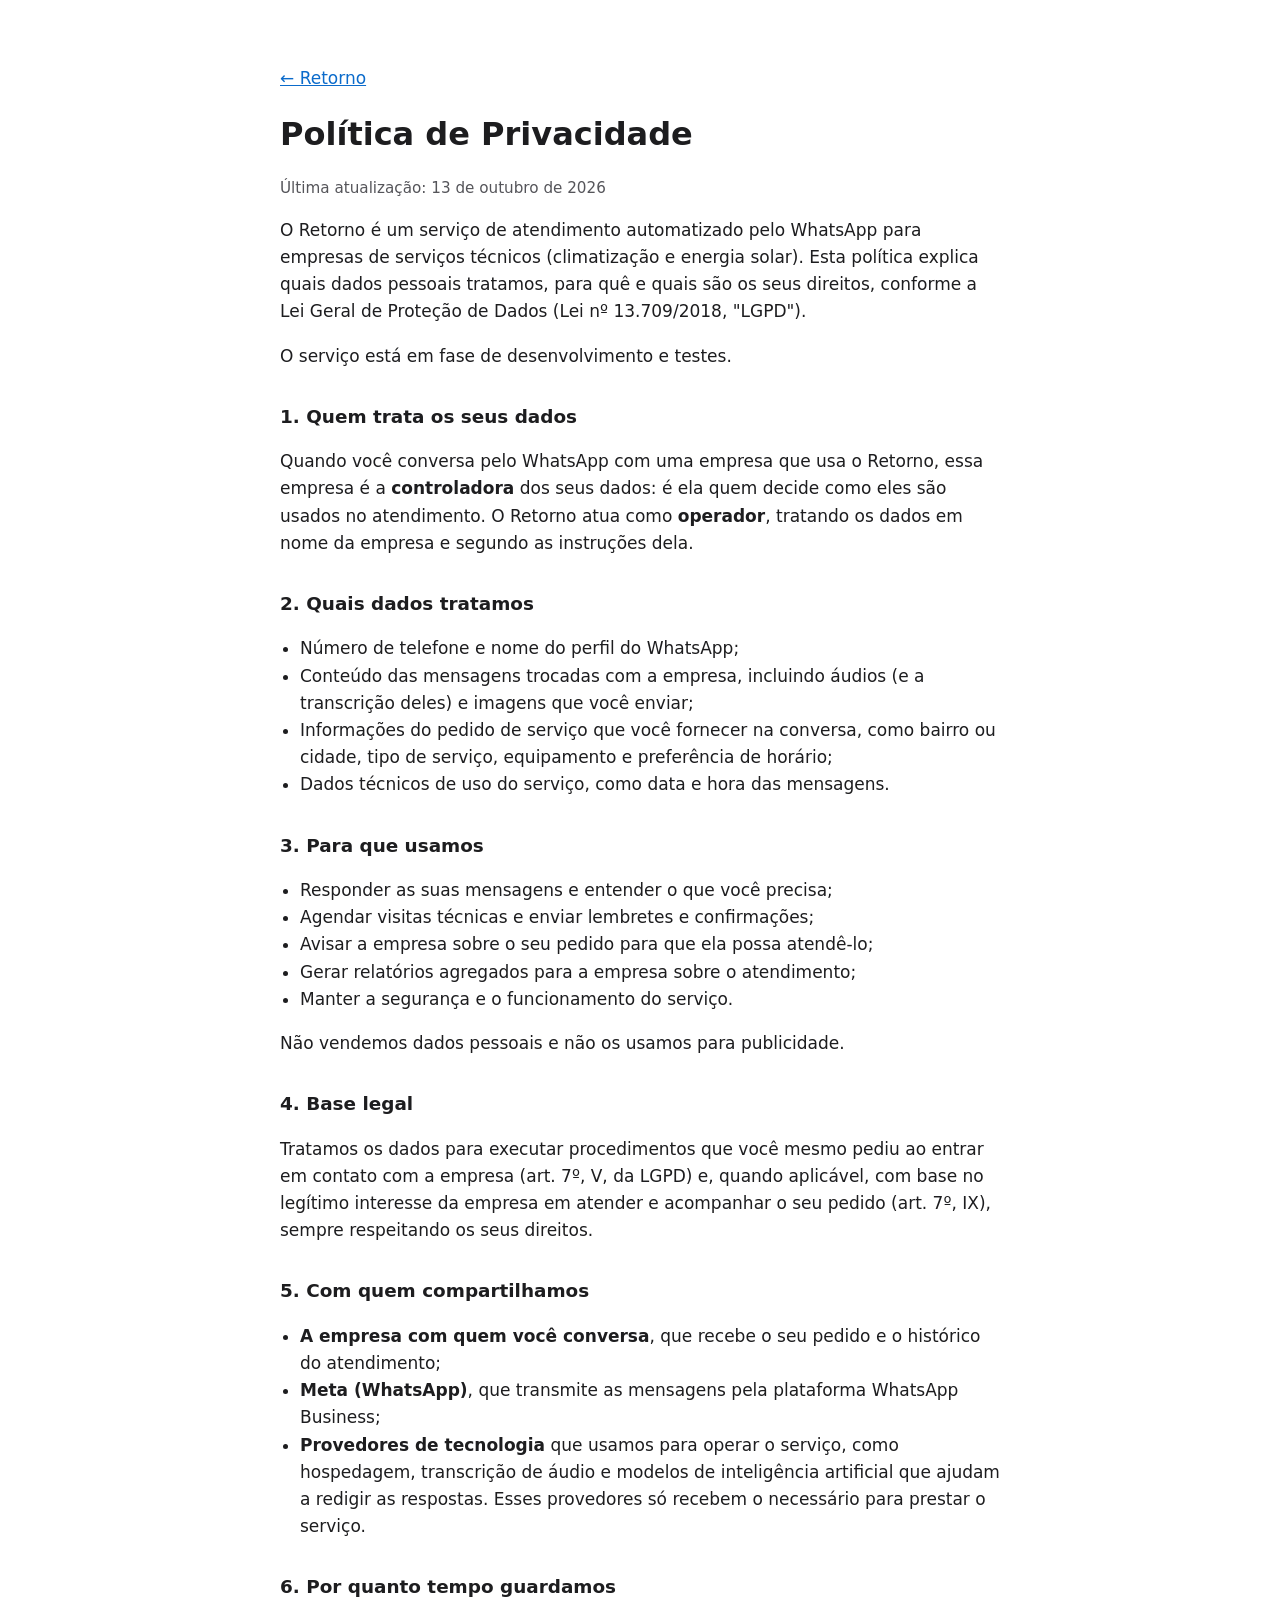
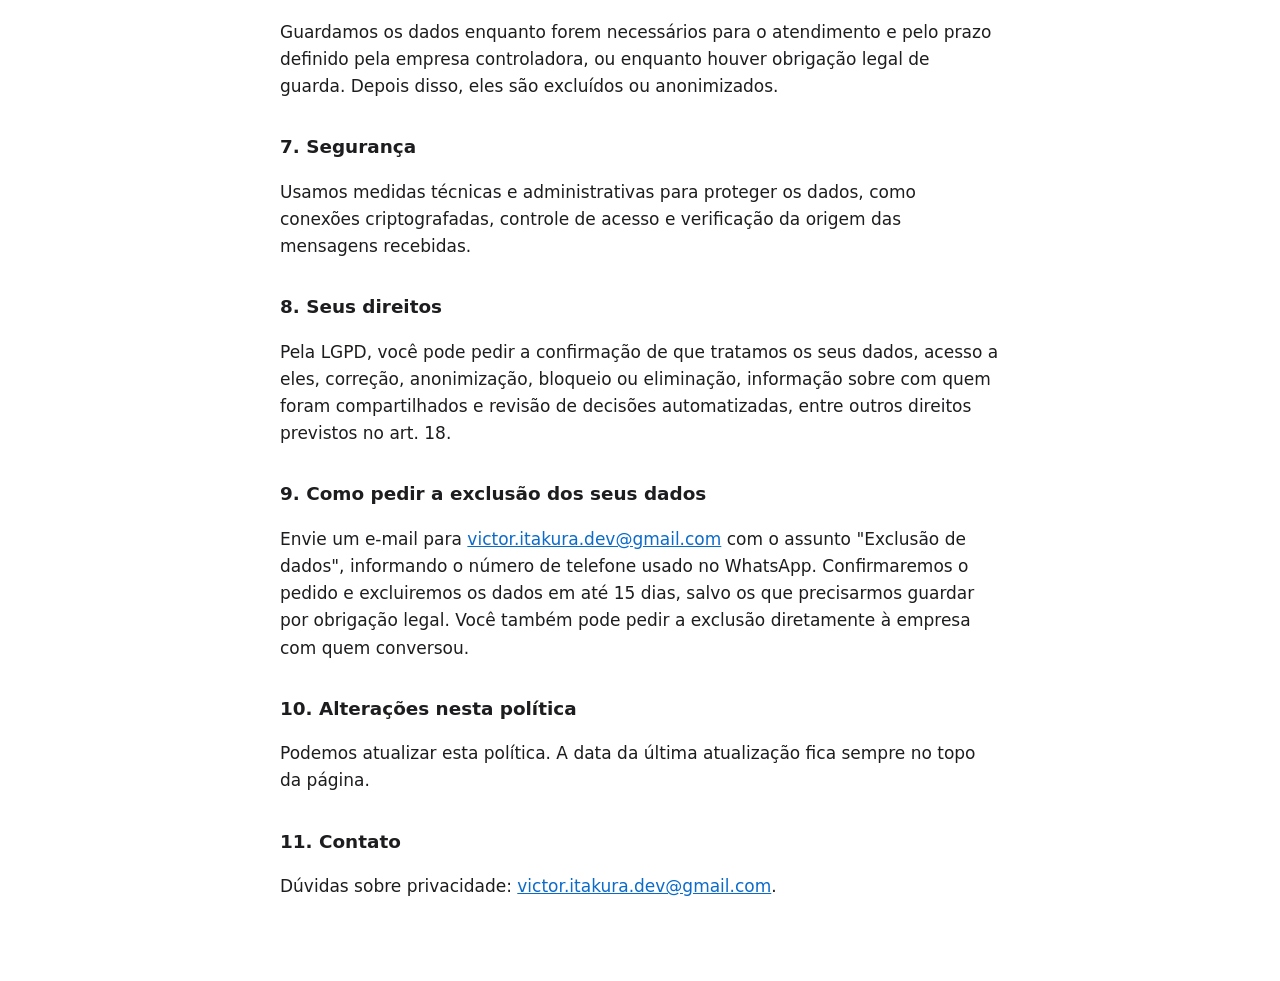
==== privacidade.html @ 7276a3c7 "site: página inicial e política de privacidade Co-Authored-By: Claude Opus 5.5 <noreply@anthropic.co" ====
<!doctype html>
<html lang="pt-BR">
<head>
  <meta charset="utf-8">
  <meta name="viewport" content="width=device-width, initial-scale=1">
  <title>Política de Privacidade — Retorno</title>
  <link rel="stylesheet" href="estilo.css">
</head>
<body>
  <main>
    <p><a href="index.html">← Retorno</a></p>
    <h1>Política de Privacidade</h1>
    <p class="suave">Última atualização: 13 de outubro de 2026</p>

    <p>O Retorno é um serviço de atendimento automatizado pelo WhatsApp para empresas de serviços técnicos (climatização e energia solar). Esta política explica quais dados pessoais tratamos, para quê e quais são os seus direitos, conforme a Lei Geral de Proteção de Dados (Lei nº 13.709/2018, "LGPD").</p>
    <p>O serviço está em fase de desenvolvimento e testes.</p>

    <h2>1. Quem trata os seus dados</h2>
    <p>Quando você conversa pelo WhatsApp com uma empresa que usa o Retorno, essa empresa é a <strong>controladora</strong> dos seus dados: é ela quem decide como eles são usados no atendimento. O Retorno atua como <strong>operador</strong>, tratando os dados em nome da empresa e segundo as instruções dela.</p>

    <h2>2. Quais dados tratamos</h2>
    <ul>
      <li>Número de telefone e nome do perfil do WhatsApp;</li>
      <li>Conteúdo das mensagens trocadas com a empresa, incluindo áudios (e a transcrição deles) e imagens que você enviar;</li>
      <li>Informações do pedido de serviço que você fornecer na conversa, como bairro ou cidade, tipo de serviço, equipamento e preferência de horário;</li>
      <li>Dados técnicos de uso do serviço, como data e hora das mensagens.</li>
    </ul>

    <h2>3. Para que usamos</h2>
    <ul>
      <li>Responder as suas mensagens e entender o que você precisa;</li>
      <li>Agendar visitas técnicas e enviar lembretes e confirmações;</li>
      <li>Avisar a empresa sobre o seu pedido para que ela possa atendê-lo;</li>
      <li>Gerar relatórios agregados para a empresa sobre o atendimento;</li>
      <li>Manter a segurança e o funcionamento do serviço.</li>
    </ul>
    <p>Não vendemos dados pessoais e não os usamos para publicidade.</p>

    <h2>4. Base legal</h2>
    <p>Tratamos os dados para executar procedimentos que você mesmo pediu ao entrar em contato com a empresa (art. 7º, V, da LGPD) e, quando aplicável, com base no legítimo interesse da empresa em atender e acompanhar o seu pedido (art. 7º, IX), sempre respeitando os seus direitos.</p>

    <h2>5. Com quem compartilhamos</h2>
    <ul>
      <li><strong>A empresa com quem você conversa</strong>, que recebe o seu pedido e o histórico do atendimento;</li>
      <li><strong>Meta (WhatsApp)</strong>, que transmite as mensagens pela plataforma WhatsApp Business;</li>
      <li><strong>Provedores de tecnologia</strong> que usamos para operar o serviço, como hospedagem, transcrição de áudio e modelos de inteligência artificial que ajudam a redigir as respostas. Esses provedores só recebem o necessário para prestar o serviço.</li>
    </ul>

    <h2>6. Por quanto tempo guardamos</h2>
    <p>Guardamos os dados enquanto forem necessários para o atendimento e pelo prazo definido pela empresa controladora, ou enquanto houver obrigação legal de guarda. Depois disso, eles são excluídos ou anonimizados.</p>

    <h2>7. Segurança</h2>
    <p>Usamos medidas técnicas e administrativas para proteger os dados, como conexões criptografadas, controle de acesso e verificação da origem das mensagens recebidas.</p>

    <h2>8. Seus direitos</h2>
    <p>Pela LGPD, você pode pedir a confirmação de que tratamos os seus dados, acesso a eles, correção, anonimização, bloqueio ou eliminação, informação sobre com quem foram compartilhados e revisão de decisões automatizadas, entre outros direitos previstos no art. 18.</p>

    <h2>9. Como pedir a exclusão dos seus dados</h2>
    <p>Envie um e-mail para <a href="mailto:victor.itakura.dev@gmail.com">victor.itakura.dev@gmail.com</a> com o assunto "Exclusão de dados", informando o número de telefone usado no WhatsApp. Confirmaremos o pedido e excluiremos os dados em até 15 dias, salvo os que precisarmos guardar por obrigação legal. Você também pode pedir a exclusão diretamente à empresa com quem conversou.</p>

    <h2>10. Alterações nesta política</h2>
    <p>Podemos atualizar esta política. A data da última atualização fica sempre no topo da página.</p>

    <h2>11. Contato</h2>
    <p>Dúvidas sobre privacidade: <a href="mailto:victor.itakura.dev@gmail.com">victor.itakura.dev@gmail.com</a>.</p>
  </main>
</body>
</html>
---- estilo.css ----
:root {
  --texto: #1d1d1f;
  --suave: #55555a;
  --fundo: #ffffff;
  --link: #0b6bcb;
}
@media (prefers-color-scheme: dark) {
  :root {
    --texto: #ececef;
    --suave: #a3a3ab;
    --fundo: #141416;
    --link: #6fb1ff;
  }
}
body {
  margin: 0;
  background: var(--fundo);
  color: var(--texto);
  font: 17px/1.6 system-ui, -apple-system, "Segoe UI", Roboto, sans-serif;
}
main {
  max-width: 720px;
  margin: 0 auto;
  padding: 48px 16px 64px;
}
h1 { font-size: 2rem; margin: 0 0 8px; }
h2 { font-size: 1.15rem; margin: 32px 0 8px; }
.destaque { font-size: 1.15rem; }
.suave { color: var(--suave); font-size: 0.95rem; }
a { color: var(--link); }
ul { padding-left: 20px; }
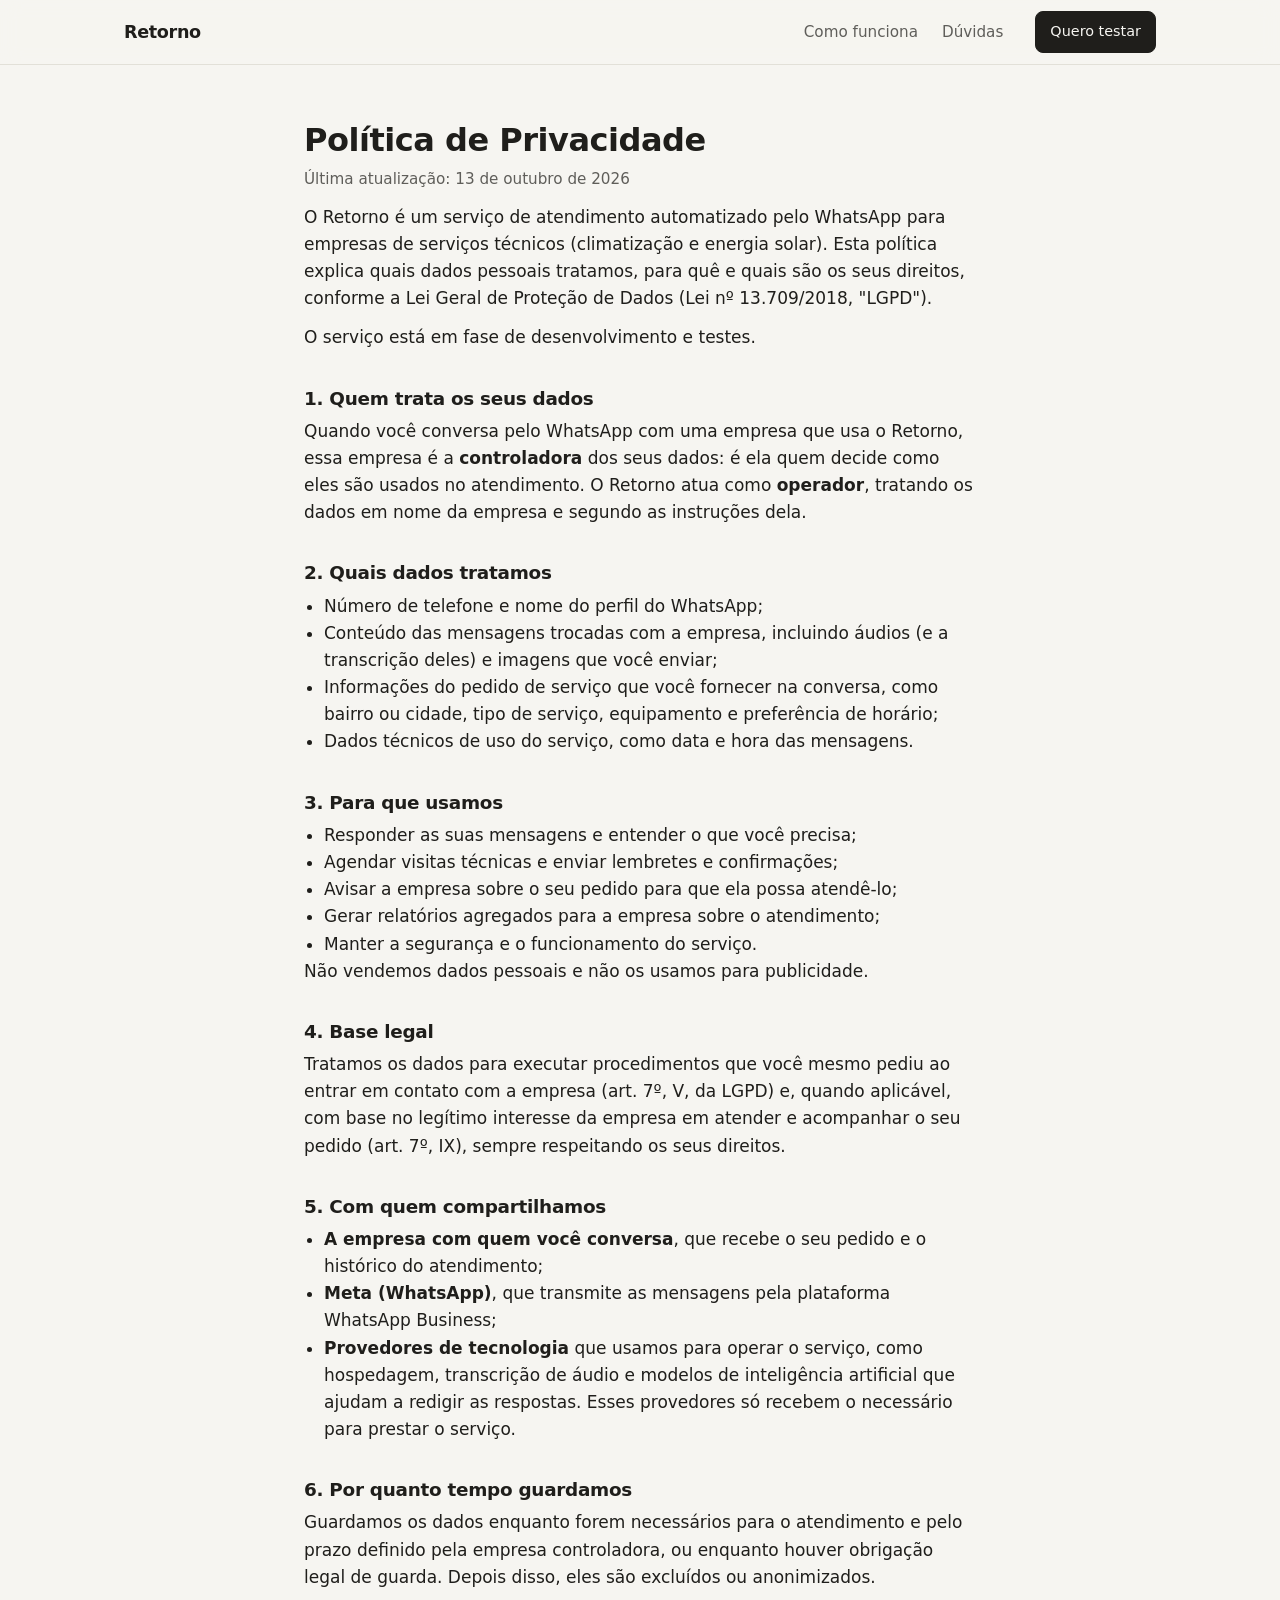
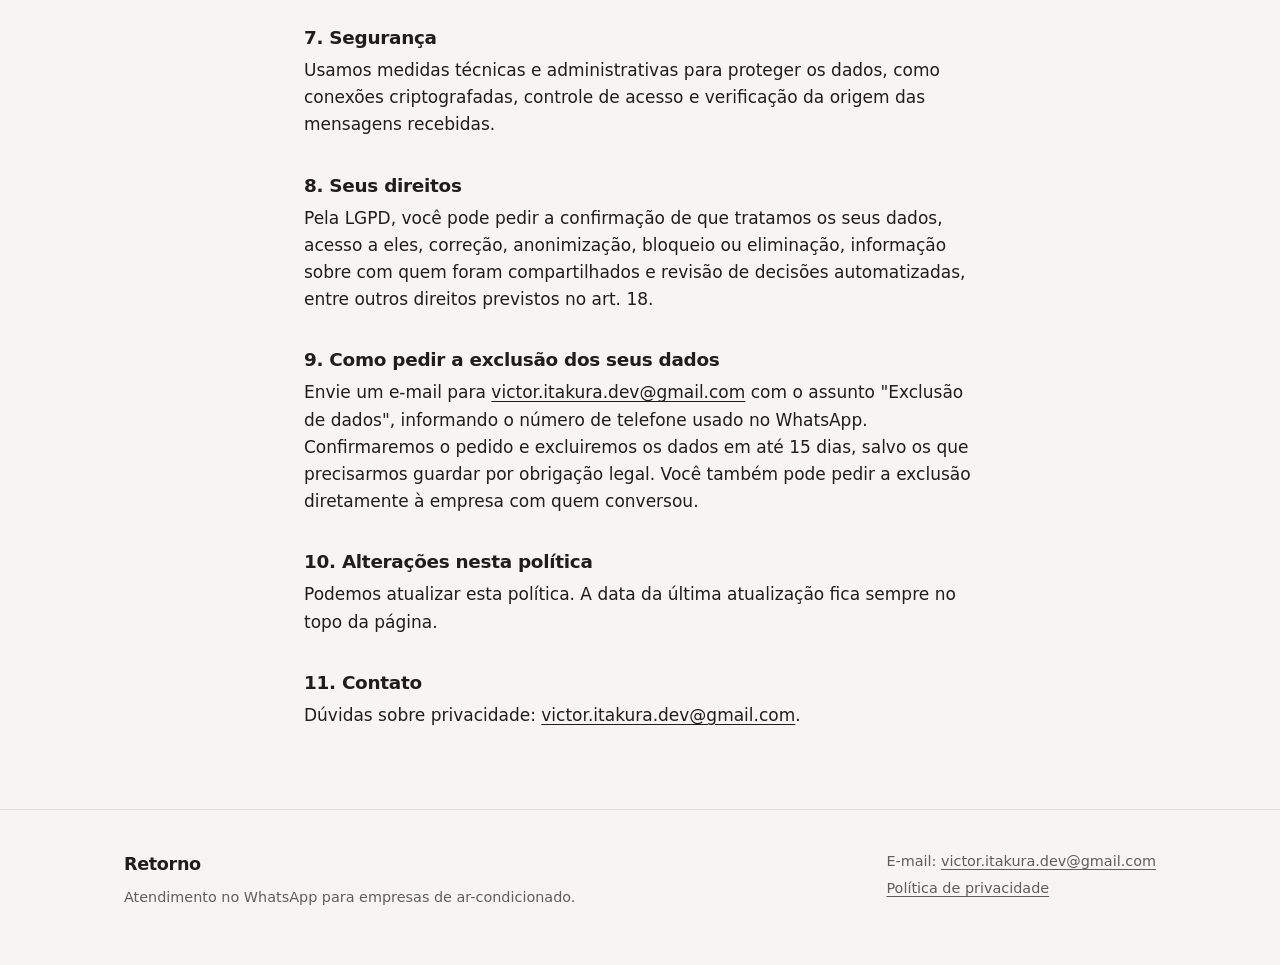
==== commit 519649bc: "site: página inicial como landing page para empresas de ar-condicionado Capa com exemplo de conversa" ====
--- a/privacidade.html
+++ b/privacidade.html
@@ -4,11 +4,22 @@
   <meta charset="utf-8">
   <meta name="viewport" content="width=device-width, initial-scale=1">
   <title>Política de Privacidade — Retorno</title>
+  <link rel="icon" href="data:image/svg+xml,%3Csvg xmlns='http://www.w3.org/2000/svg' viewBox='0 0 32 32'%3E%3Crect width='32' height='32' rx='7' fill='%231f1e1b'/%3E%3Ctext x='16' y='22.5' font-family='system-ui,sans-serif' font-size='18' font-weight='600' fill='%23f6f5f1' text-anchor='middle'%3ER%3C/text%3E%3C/svg%3E">
   <link rel="stylesheet" href="estilo.css">
 </head>
 <body>
-  <main>
-    <p><a href="index.html">← Retorno</a></p>
+  <header class="topo">
+    <div class="caixa topo__linha">
+      <a class="marca" href="./">Retorno</a>
+      <nav class="topo__nav" aria-label="Seções">
+        <a href="./#como-funciona">Como funciona</a>
+        <a href="./#duvidas">Dúvidas</a>
+      </nav>
+      <a class="botao botao--pequeno" href="./#contato">Quero testar</a>
+    </div>
+  </header>
+
+  <main class="texto">
     <h1>Política de Privacidade</h1>
     <p class="suave">Última atualização: 13 de outubro de 2026</p>
 
@@ -55,7 +66,7 @@
     <h2>8. Seus direitos</h2>
     <p>Pela LGPD, você pode pedir a confirmação de que tratamos os seus dados, acesso a eles, correção, anonimização, bloqueio ou eliminação, informação sobre com quem foram compartilhados e revisão de decisões automatizadas, entre outros direitos previstos no art. 18.</p>
 
-    <h2>9. Como pedir a exclusão dos seus dados</h2>
+    <h2 id="exclusao-de-dados">9. Como pedir a exclusão dos seus dados</h2>
     <p>Envie um e-mail para <a href="mailto:victor.itakura.dev@gmail.com">victor.itakura.dev@gmail.com</a> com o assunto "Exclusão de dados", informando o número de telefone usado no WhatsApp. Confirmaremos o pedido e excluiremos os dados em até 15 dias, salvo os que precisarmos guardar por obrigação legal. Você também pode pedir a exclusão diretamente à empresa com quem conversou.</p>
 
     <h2>10. Alterações nesta política</h2>
@@ -64,5 +75,18 @@
     <h2>11. Contato</h2>
     <p>Dúvidas sobre privacidade: <a href="mailto:victor.itakura.dev@gmail.com">victor.itakura.dev@gmail.com</a>.</p>
   </main>
+
+  <footer class="rodape">
+    <div class="caixa rodape__grade">
+      <div>
+        <p class="marca">Retorno</p>
+        <p>Atendimento no WhatsApp para empresas de ar-condicionado.</p>
+      </div>
+      <div>
+        <p>E-mail: <a href="mailto:victor.itakura.dev@gmail.com">victor.itakura.dev@gmail.com</a></p>
+        <p><a href="privacidade.html">Política de privacidade</a></p>
+      </div>
+    </div>
+  </footer>
 </body>
 </html>
--- a/estilo.css
+++ b/estilo.css
@@ -1,31 +1,243 @@
 :root {
-  --texto: #1d1d1f;
-  --suave: #55555a;
-  --fundo: #ffffff;
-  --link: #0b6bcb;
+  --fundo: #f6f5f1;
+  --superficie: #ffffff;
+  --faixa: #efede6;
+  --texto: #1f1e1b;
+  --suave: #5f5e5a;
+  --linha: #e2e0d8;
+  --tinta: #1f1e1b;
+  --tinta-texto: #f6f5f1;
+  --balao-empresa: #efede6;
+  --aviso-fundo: #faeeda;
+  --aviso-texto: #633806;
+  --link: #1f1e1b;
+  color-scheme: light;
 }
 @media (prefers-color-scheme: dark) {
   :root {
-    --texto: #ececef;
-    --suave: #a3a3ab;
-    --fundo: #141416;
-    --link: #6fb1ff;
+    --fundo: #161614;
+    --superficie: #1f1f1c;
+    --faixa: #1b1b19;
+    --texto: #ecebe6;
+    --suave: #a3a29b;
+    --linha: #2f2e2a;
+    --tinta: #ecebe6;
+    --tinta-texto: #161614;
+    --balao-empresa: #2a2925;
+    --aviso-fundo: #412402;
+    --aviso-texto: #fac775;
+    --link: #ecebe6;
+    color-scheme: dark;
   }
 }
+
+* { box-sizing: border-box; }
+html { scroll-behavior: smooth; scroll-padding-top: 72px; }
 body {
   margin: 0;
   background: var(--fundo);
   color: var(--texto);
   font: 17px/1.6 system-ui, -apple-system, "Segoe UI", Roboto, sans-serif;
-}
-main {
-  max-width: 720px;
-  margin: 0 auto;
-  padding: 48px 16px 64px;
-}
-h1 { font-size: 2rem; margin: 0 0 8px; }
-h2 { font-size: 1.15rem; margin: 32px 0 8px; }
-.destaque { font-size: 1.15rem; }
-.suave { color: var(--suave); font-size: 0.95rem; }
-a { color: var(--link); }
-ul { padding-left: 20px; }
+  -webkit-font-smoothing: antialiased;
+}
+h1, h2, h3 { line-height: 1.2; letter-spacing: -0.015em; margin: 0; font-weight: 600; }
+p { margin: 0; }
+a { color: var(--link); text-underline-offset: 3px; }
+a:focus-visible, summary:focus-visible { outline: 2px solid var(--texto); outline-offset: 3px; border-radius: 4px; }
+
+.caixa { max-width: 1080px; margin: 0 auto; padding: 0 24px; }
+
+.rotulo {
+  font-size: 0.85rem;
+  color: var(--suave);
+  margin-bottom: 12px;
+}
+
+.botao {
+  display: inline-block;
+  background: var(--tinta);
+  color: var(--tinta-texto);
+  border: 1px solid var(--tinta);
+  padding: 12px 20px;
+  border-radius: 10px;
+  font-weight: 500;
+  font-size: 1rem;
+  text-decoration: none;
+  white-space: nowrap;
+  transition: opacity 0.15s;
+}
+.botao:hover { opacity: 0.85; }
+.botao--linha { background: transparent; color: var(--texto); border-color: var(--linha); }
+.botao--linha:hover { opacity: 1; border-color: var(--suave); }
+.botao--pequeno { padding: 8px 14px; font-size: 0.9rem; border-radius: 8px; }
+
+/* Topo */
+.topo {
+  position: sticky;
+  top: 0;
+  z-index: 10;
+  background: color-mix(in srgb, var(--fundo) 88%, transparent);
+  backdrop-filter: saturate(1.4) blur(10px);
+  -webkit-backdrop-filter: saturate(1.4) blur(10px);
+  border-bottom: 1px solid var(--linha);
+}
+.topo__linha { display: flex; align-items: center; gap: 32px; height: 64px; }
+.marca { font-weight: 600; font-size: 1.1rem; letter-spacing: -0.02em; color: var(--texto); text-decoration: none; }
+.topo__nav { display: flex; gap: 24px; margin-left: auto; }
+.topo__nav a { color: var(--suave); text-decoration: none; font-size: 0.95rem; }
+.topo__nav a:hover { color: var(--texto); }
+
+/* Capa */
+.capa { padding: 80px 0 96px; }
+.capa__grade { display: grid; grid-template-columns: 1.1fr 0.9fr; gap: 64px; align-items: center; }
+.capa h1 { font-size: clamp(2.1rem, 4.6vw, 3.4rem); letter-spacing: -0.03em; line-height: 1.08; }
+.capa__sub { font-size: 1.2rem; color: var(--suave); margin-top: 20px; max-width: 34em; }
+.capa__acoes { display: flex; flex-wrap: wrap; gap: 12px; margin-top: 32px; }
+.capa__nota { font-size: 0.9rem; color: var(--suave); margin-top: 20px; }
+
+/* Demonstração */
+.demo { margin: 0; display: grid; gap: 12px; }
+.chat, .lead {
+  background: var(--superficie);
+  border: 1px solid var(--linha);
+  border-radius: 16px;
+}
+.chat { padding: 16px; display: flex; flex-direction: column; gap: 8px; }
+.chat__topo {
+  display: flex;
+  justify-content: space-between;
+  font-size: 0.8rem;
+  color: var(--suave);
+  padding-bottom: 10px;
+  margin-bottom: 4px;
+  border-bottom: 1px solid var(--linha);
+}
+.balao {
+  max-width: 85%;
+  padding: 8px 12px;
+  border-radius: 14px;
+  font-size: 0.92rem;
+  line-height: 1.45;
+}
+.balao--cliente { align-self: flex-start; border: 1px solid var(--linha); border-bottom-left-radius: 4px; }
+.balao--empresa { align-self: flex-end; background: var(--balao-empresa); border-bottom-right-radius: 4px; }
+.lead { padding: 16px; }
+.lead__topo { display: flex; justify-content: space-between; align-items: center; margin-bottom: 8px; }
+.lead__titulo { font-size: 0.8rem; color: var(--suave); }
+.etiqueta {
+  font-size: 0.75rem;
+  font-weight: 500;
+  background: var(--aviso-fundo);
+  color: var(--aviso-texto);
+  padding: 2px 8px;
+  border-radius: 6px;
+}
+.lead__nome { font-weight: 600; }
+.lead__ficha { color: var(--suave); font-size: 0.92rem; margin-top: 2px; }
+.lead__acoes { display: flex; gap: 8px; margin-top: 12px; }
+.mini {
+  font-size: 0.8rem;
+  border: 1px solid var(--linha);
+  border-radius: 8px;
+  padding: 4px 10px;
+}
+
+/* Seções */
+.secao { padding: 96px 0; border-top: 1px solid var(--linha); }
+.secao--fundo { background: var(--faixa); }
+.secao--ultima { border-top: 0; padding-top: 0; }
+.secao h2 { font-size: clamp(1.6rem, 3vw, 2.25rem); max-width: 22em; }
+.secao h3 { font-size: 1.05rem; margin-bottom: 8px; }
+.secao h3 + p, .recursos p, .colunas p, .passos p { color: var(--suave); }
+
+.colunas, .recursos { display: grid; grid-template-columns: repeat(3, minmax(0, 1fr)); gap: 40px 48px; margin-top: 48px; }
+.recursos > div, .colunas > div { border-top: 1px solid var(--linha); padding-top: 20px; }
+
+.passos { list-style: none; padding: 0; margin: 48px 0 0; display: grid; grid-template-columns: repeat(3, minmax(0, 1fr)); gap: 48px; }
+.passos__num {
+  display: inline-flex;
+  align-items: center;
+  justify-content: center;
+  width: 32px;
+  height: 32px;
+  border-radius: 50%;
+  border: 1px solid var(--texto);
+  font-size: 0.9rem;
+  font-weight: 600;
+  margin-bottom: 16px;
+}
+
+.limites { display: grid; grid-template-columns: 0.9fr 1.1fr; gap: 64px; align-items: start; }
+.limites__intro { color: var(--suave); margin-top: 16px; font-size: 1.05rem; }
+.limites__lista { list-style: none; padding: 0; margin: 0; }
+.limites__lista li { padding: 18px 0; border-bottom: 1px solid var(--linha); color: var(--suave); }
+.limites__lista li:first-child { padding-top: 0; }
+.limites__lista strong { color: var(--texto); font-weight: 600; }
+
+.faq { margin-top: 40px; border-top: 1px solid var(--linha); max-width: 760px; }
+.faq details { border-bottom: 1px solid var(--linha); }
+.faq summary {
+  cursor: pointer;
+  list-style: none;
+  padding: 20px 32px 20px 0;
+  font-weight: 500;
+  position: relative;
+}
+.faq summary::-webkit-details-marker { display: none; }
+.faq summary::after {
+  content: "+";
+  position: absolute;
+  right: 4px;
+  top: 50%;
+  transform: translateY(-50%);
+  font-size: 1.3rem;
+  font-weight: 400;
+  color: var(--suave);
+}
+.faq details[open] summary::after { content: "–"; }
+.faq details p { color: var(--suave); padding: 0 32px 20px 0; }
+
+.chamada {
+  display: flex;
+  align-items: center;
+  justify-content: space-between;
+  gap: 32px;
+  background: var(--superficie);
+  border: 1px solid var(--linha);
+  border-radius: 20px;
+  padding: 48px;
+}
+.chamada h2 { font-size: clamp(1.5rem, 2.6vw, 2rem); }
+.chamada p { color: var(--suave); margin-top: 10px; max-width: 32em; }
+
+/* Rodapé */
+.rodape { border-top: 1px solid var(--linha); padding: 40px 0 56px; font-size: 0.9rem; color: var(--suave); }
+.rodape__grade { display: flex; justify-content: space-between; gap: 32px; flex-wrap: wrap; }
+.rodape p + p { margin-top: 4px; }
+.rodape .marca { display: block; margin-bottom: 8px; }
+.rodape a { color: var(--suave); }
+
+/* Página de texto (política de privacidade) */
+.texto { max-width: 720px; margin: 0 auto; padding: 56px 24px 80px; }
+.texto h1 { font-size: 2rem; margin-bottom: 8px; }
+.texto h2 { font-size: 1.15rem; margin: 36px 0 8px; }
+.texto p, .texto li { color: var(--texto); }
+.texto p + p { margin-top: 12px; }
+.texto ul { padding-left: 20px; margin: 8px 0 0; }
+.texto .suave { color: var(--suave); font-size: 0.95rem; }
+
+@media (max-width: 860px) {
+  .capa { padding: 48px 0 64px; }
+  .capa__grade, .limites { grid-template-columns: 1fr; gap: 40px; }
+  .colunas, .recursos, .passos { grid-template-columns: 1fr; gap: 28px; }
+  .secao { padding: 64px 0; }
+  .chamada { flex-direction: column; align-items: flex-start; padding: 32px 24px; }
+}
+@media (max-width: 600px) {
+  .caixa { padding: 0 16px; }
+  .topo__nav { display: none; }
+  .topo__linha { justify-content: space-between; }
+  .capa__sub { font-size: 1.08rem; }
+  .capa__acoes .botao { flex: 1 1 auto; text-align: center; }
+  .texto { padding: 40px 16px 64px; }
+}
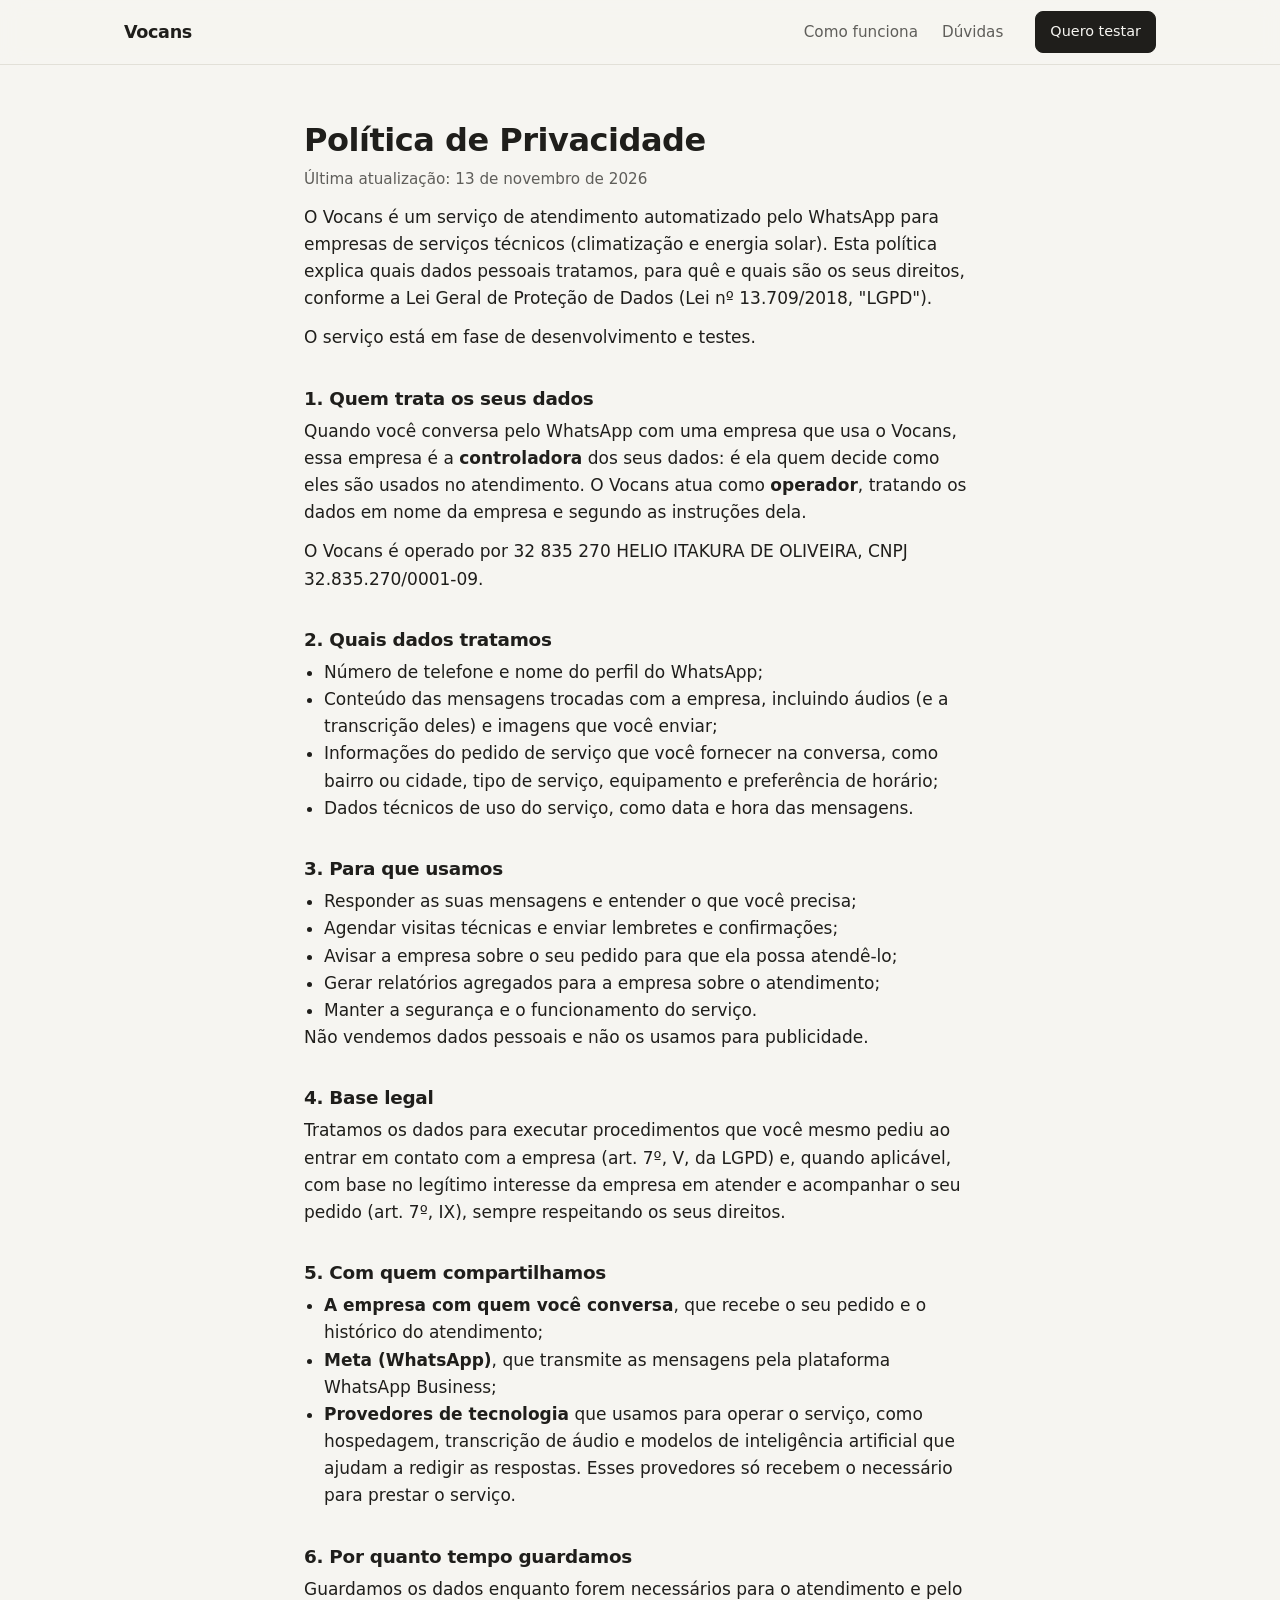
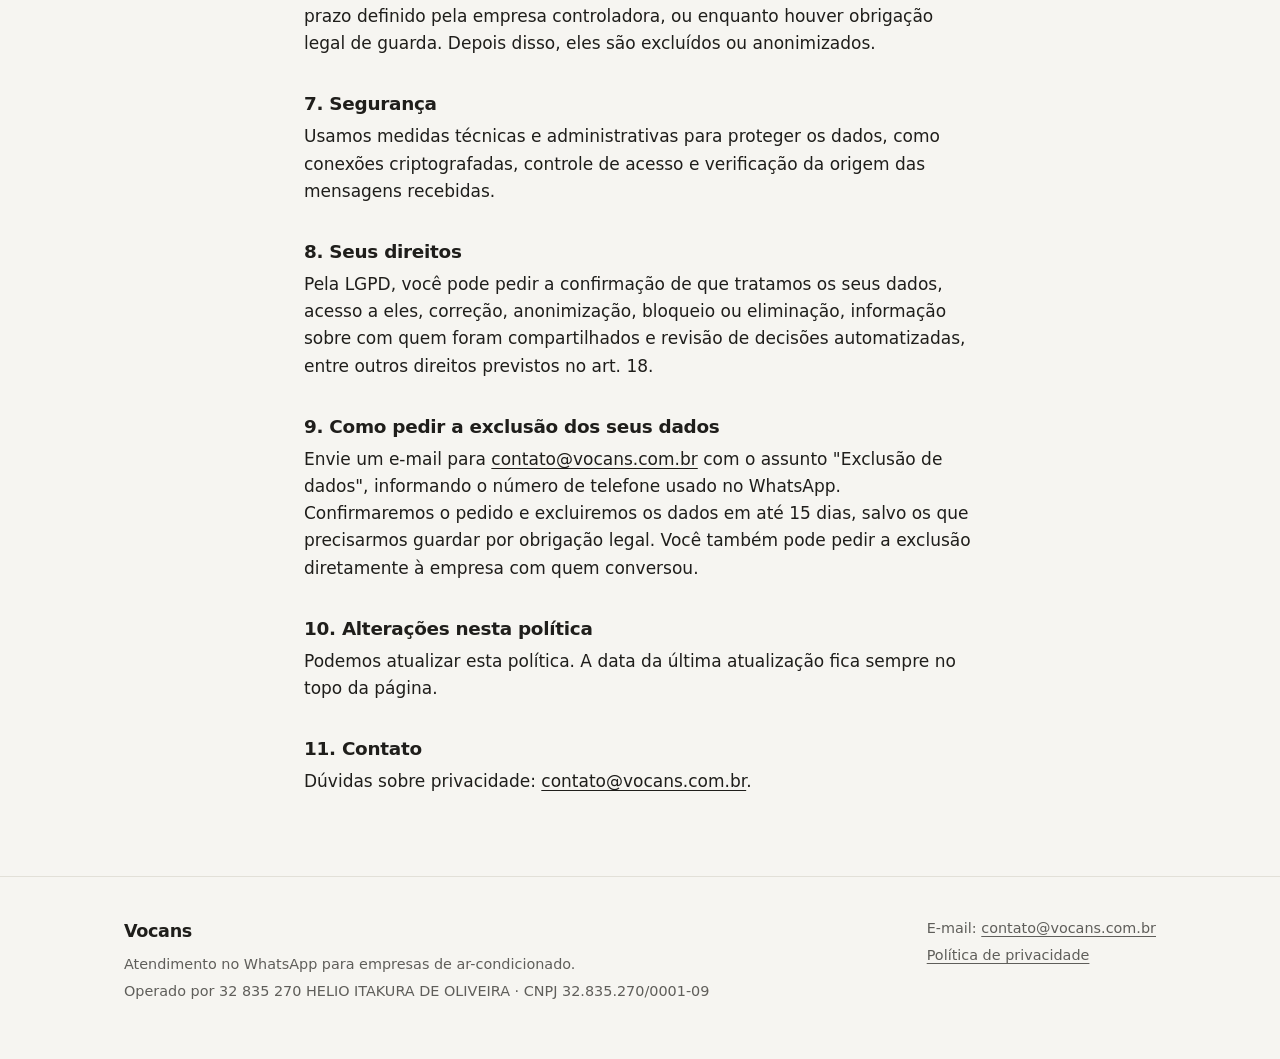
==== commit 64f45e8c: "site: marca Vocans, e-mail do domínio e razão social no rodapé O produto passa a se chamar Vocans. O" ====
--- a/privacidade.html
+++ b/privacidade.html
@@ -3,14 +3,14 @@
 <head>
   <meta charset="utf-8">
   <meta name="viewport" content="width=device-width, initial-scale=1">
-  <title>Política de Privacidade — Retorno</title>
-  <link rel="icon" href="data:image/svg+xml,%3Csvg xmlns='http://www.w3.org/2000/svg' viewBox='0 0 32 32'%3E%3Crect width='32' height='32' rx='7' fill='%231f1e1b'/%3E%3Ctext x='16' y='22.5' font-family='system-ui,sans-serif' font-size='18' font-weight='600' fill='%23f6f5f1' text-anchor='middle'%3ER%3C/text%3E%3C/svg%3E">
+  <title>Política de Privacidade — Vocans</title>
+  <link rel="icon" href="data:image/svg+xml,%3Csvg xmlns='http://www.w3.org/2000/svg' viewBox='0 0 32 32'%3E%3Crect width='32' height='32' rx='7' fill='%231f1e1b'/%3E%3Ctext x='16' y='22.5' font-family='system-ui,sans-serif' font-size='18' font-weight='600' fill='%23f6f5f1' text-anchor='middle'%3EV%3C/text%3E%3C/svg%3E">
   <link rel="stylesheet" href="estilo.css">
 </head>
 <body>
   <header class="topo">
     <div class="caixa topo__linha">
-      <a class="marca" href="./">Retorno</a>
+      <a class="marca" href="./">Vocans</a>
       <nav class="topo__nav" aria-label="Seções">
         <a href="./#como-funciona">Como funciona</a>
         <a href="./#duvidas">Dúvidas</a>
@@ -21,13 +21,14 @@
 
   <main class="texto">
     <h1>Política de Privacidade</h1>
-    <p class="suave">Última atualização: 13 de outubro de 2026</p>
+    <p class="suave">Última atualização: 13 de novembro de 2026</p>
 
-    <p>O Retorno é um serviço de atendimento automatizado pelo WhatsApp para empresas de serviços técnicos (climatização e energia solar). Esta política explica quais dados pessoais tratamos, para quê e quais são os seus direitos, conforme a Lei Geral de Proteção de Dados (Lei nº 13.709/2018, "LGPD").</p>
+    <p>O Vocans é um serviço de atendimento automatizado pelo WhatsApp para empresas de serviços técnicos (climatização e energia solar). Esta política explica quais dados pessoais tratamos, para quê e quais são os seus direitos, conforme a Lei Geral de Proteção de Dados (Lei nº 13.709/2018, "LGPD").</p>
     <p>O serviço está em fase de desenvolvimento e testes.</p>
 
     <h2>1. Quem trata os seus dados</h2>
-    <p>Quando você conversa pelo WhatsApp com uma empresa que usa o Retorno, essa empresa é a <strong>controladora</strong> dos seus dados: é ela quem decide como eles são usados no atendimento. O Retorno atua como <strong>operador</strong>, tratando os dados em nome da empresa e segundo as instruções dela.</p>
+    <p>Quando você conversa pelo WhatsApp com uma empresa que usa o Vocans, essa empresa é a <strong>controladora</strong> dos seus dados: é ela quem decide como eles são usados no atendimento. O Vocans atua como <strong>operador</strong>, tratando os dados em nome da empresa e segundo as instruções dela.</p>
+    <p>O Vocans é operado por 32 835 270 HELIO ITAKURA DE OLIVEIRA, CNPJ 32.835.270/0001-09.</p>
 
     <h2>2. Quais dados tratamos</h2>
     <ul>
@@ -67,23 +68,24 @@
     <p>Pela LGPD, você pode pedir a confirmação de que tratamos os seus dados, acesso a eles, correção, anonimização, bloqueio ou eliminação, informação sobre com quem foram compartilhados e revisão de decisões automatizadas, entre outros direitos previstos no art. 18.</p>
 
     <h2 id="exclusao-de-dados">9. Como pedir a exclusão dos seus dados</h2>
-    <p>Envie um e-mail para <a href="mailto:victor.itakura.dev@gmail.com">victor.itakura.dev@gmail.com</a> com o assunto "Exclusão de dados", informando o número de telefone usado no WhatsApp. Confirmaremos o pedido e excluiremos os dados em até 15 dias, salvo os que precisarmos guardar por obrigação legal. Você também pode pedir a exclusão diretamente à empresa com quem conversou.</p>
+    <p>Envie um e-mail para <a href="mailto:contato@vocans.com.br">contato@vocans.com.br</a> com o assunto "Exclusão de dados", informando o número de telefone usado no WhatsApp. Confirmaremos o pedido e excluiremos os dados em até 15 dias, salvo os que precisarmos guardar por obrigação legal. Você também pode pedir a exclusão diretamente à empresa com quem conversou.</p>
 
     <h2>10. Alterações nesta política</h2>
     <p>Podemos atualizar esta política. A data da última atualização fica sempre no topo da página.</p>
 
     <h2>11. Contato</h2>
-    <p>Dúvidas sobre privacidade: <a href="mailto:victor.itakura.dev@gmail.com">victor.itakura.dev@gmail.com</a>.</p>
+    <p>Dúvidas sobre privacidade: <a href="mailto:contato@vocans.com.br">contato@vocans.com.br</a>.</p>
   </main>
 
   <footer class="rodape">
     <div class="caixa rodape__grade">
       <div>
-        <p class="marca">Retorno</p>
+        <p class="marca">Vocans</p>
         <p>Atendimento no WhatsApp para empresas de ar-condicionado.</p>
+        <p>Operado por 32 835 270 HELIO ITAKURA DE OLIVEIRA · CNPJ 32.835.270/0001-09</p>
       </div>
       <div>
-        <p>E-mail: <a href="mailto:victor.itakura.dev@gmail.com">victor.itakura.dev@gmail.com</a></p>
+        <p>E-mail: <a href="mailto:contato@vocans.com.br">contato@vocans.com.br</a></p>
         <p><a href="privacidade.html">Política de privacidade</a></p>
       </div>
     </div>
